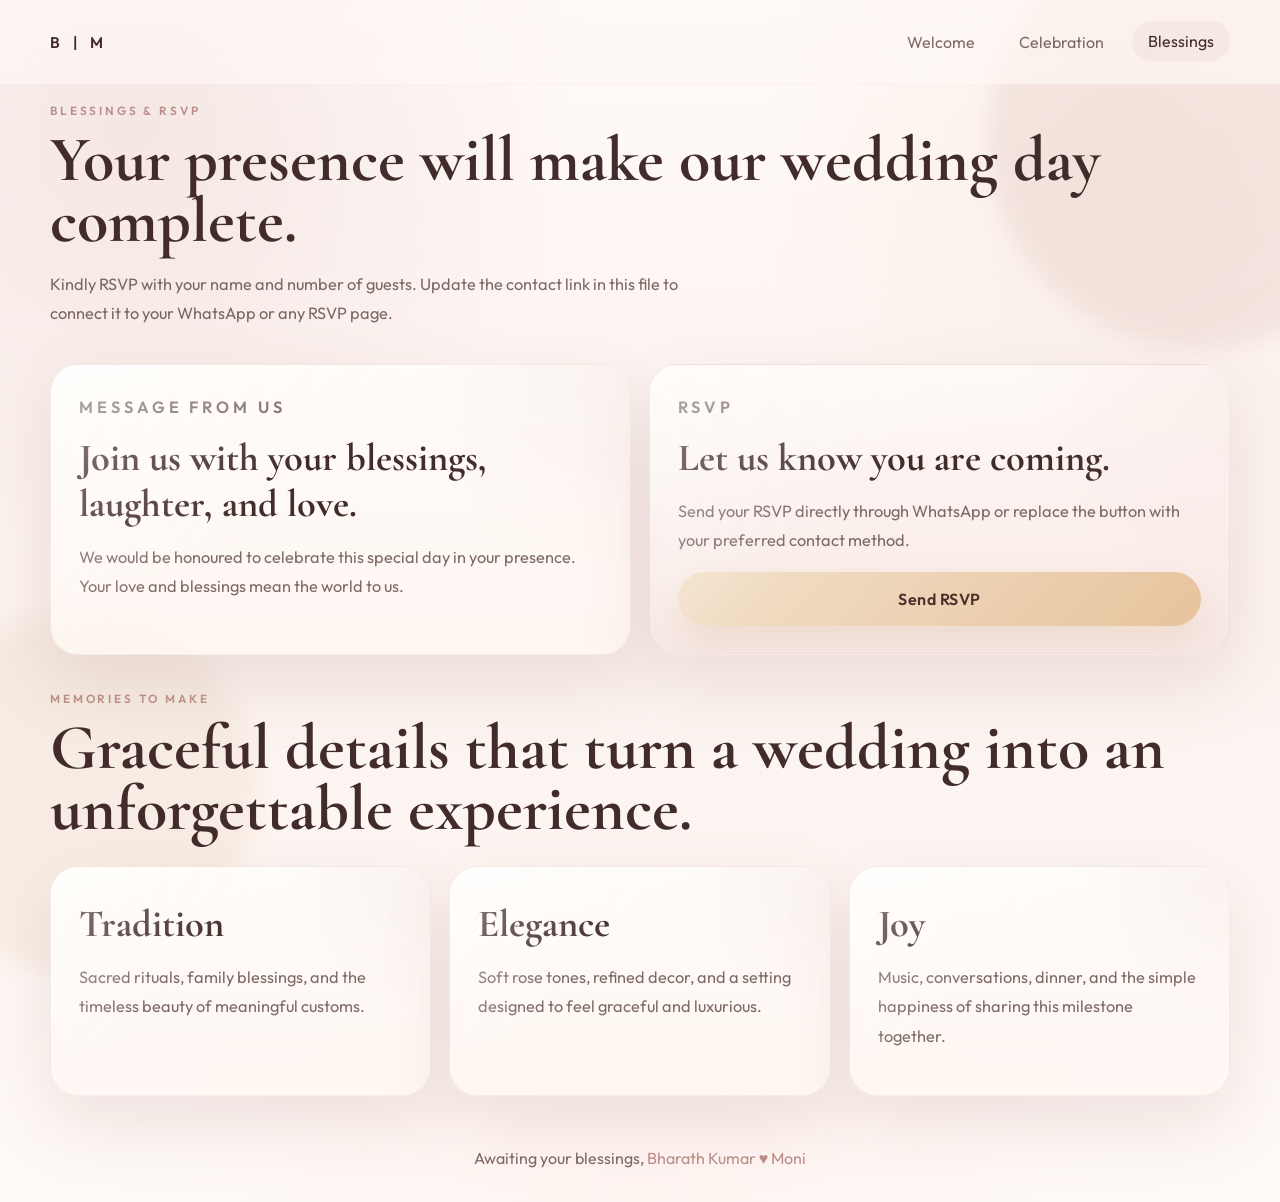
==== blessings.html @ c6fe6423 "commit all" ====
<!DOCTYPE html>
<html lang="en">
<head>
  <meta charset="UTF-8">
  <meta name="viewport" content="width=device-width, initial-scale=1.0">
  <meta name="description" content="Blessings and RSVP page for Bharath Kumar and Moni wedding invitation.">
  <title>Bharath Kumar & Moni | Blessings</title>
  <link rel="preconnect" href="https://fonts.googleapis.com">
  <link rel="preconnect" href="https://fonts.gstatic.com" crossorigin>
  <link href="https://fonts.googleapis.com/css2?family=Cormorant+Garamond:wght@500;600;700&family=Outfit:wght@300;400;500;600;700&display=swap" rel="stylesheet">
  <link rel="stylesheet" href="styles.css">
</head>
<body>
  <div class="page-shell">
    <div class="ambient ambient-rose"></div>
    <div class="ambient ambient-cream"></div>
    <div class="grain"></div>
    <div class="cursor-glow" id="cursorGlow" aria-hidden="true"></div>
    <div class="petal-field" id="petalField" aria-hidden="true"></div>

    <header class="site-header">
      <div class="container">
        <nav class="topbar">
          <a class="brand" href="index.html">B | M</a>
          <div class="nav-links">
            <a href="welcome.html">Welcome</a>
            <a href="celebration.html">Celebration</a>
            <a class="active" href="blessings.html">Blessings</a>
          </div>
        </nav>
      </div>
    </header>

    <main>
      <section class="container page-intro reveal">
        <p class="mini-label">Blessings & RSVP</p>
        <h1 class="page-title">Your presence will make our wedding day complete.</h1>
        <p class="page-copy" data-footer-message>
          Kindly RSVP with your name and number of guests. You can update this message and your contact link inside the site settings.
        </p>
      </section>

      <section class="container reveal">
        <div class="split-grid">
          <article class="premium-card detail-card">
            <p class="mini-label">Message From Us</p>
            <h3>Join us with your blessings, laughter, and love.</h3>
            <p data-closing-note>
              We would be honoured to celebrate this special day in your presence. Your love and blessings mean the world to us.
            </p>
          </article>

          <article class="premium-card detail-card accent-card">
            <p class="mini-label">RSVP</p>
            <h3>Let us know you are coming.</h3>
            <p>Send your RSVP directly through WhatsApp or replace the button with your preferred contact method.</p>
            <a class="button button-primary full-width" data-rsvp-link href="https://wa.me/919999999999" target="_blank" rel="noreferrer">Send RSVP</a>
          </article>
        </div>
      </section>

      <section class="container reveal">
        <div class="section-heading">
          <p class="mini-label">Memories To Make</p>
          <h2>Graceful details that turn a wedding into an unforgettable experience.</h2>
        </div>

        <div class="story-grid">
          <article class="premium-card story-card">
            <h3>Tradition</h3>
            <p>Sacred rituals, family blessings, and the timeless beauty of meaningful customs.</p>
          </article>
          <article class="premium-card story-card">
            <h3>Elegance</h3>
            <p>Soft rose tones, refined decor, and a setting designed to feel graceful and luxurious.</p>
          </article>
          <article class="premium-card story-card">
            <h3>Joy</h3>
            <p>Music, conversations, dinner, and the simple happiness of sharing this milestone together.</p>
          </article>
        </div>
      </section>
    </main>

    <footer class="footer">
      <p>Awaiting your blessings, <span data-couple-text>Bharath Kumar & Moni</span></p>
    </footer>
  </div>

  <script src="script.js"></script>
</body>
</html>
---- styles.css ----
:root {
  --bg: #fbf4ef;
  --bg-soft: #fff9f6;
  --surface: rgba(255, 252, 249, 0.9);
  --surface-soft: rgba(255, 247, 242, 0.8);
  --text: #503736;
  --heading: #422b2b;
  --muted: rgba(80, 55, 54, 0.74);
  --line: rgba(146, 104, 98, 0.16);
  --rose: #dfaca7;
  --rose-deep: #bc8e89;
  --champagne: #e7c9a5;
  --champagne-deep: #cda57b;
  --shadow: 0 28px 70px rgba(150, 108, 102, 0.16);
  --shadow-soft: 0 18px 42px rgba(171, 127, 121, 0.12);
  --radius-xl: 38px;
  --radius-lg: 28px;
  --radius-md: 22px;
  --container: min(1180px, calc(100% - 40px));
}

* {
  box-sizing: border-box;
}

html {
  scroll-behavior: smooth;
}

body {
  margin: 0;
  min-height: 100vh;
  font-family: "Outfit", sans-serif;
  color: var(--text);
  background:
    radial-gradient(circle at 10% 10%, rgba(214, 173, 169, 0.24), transparent 28%),
    radial-gradient(circle at 88% 14%, rgba(231, 201, 165, 0.18), transparent 24%),
    radial-gradient(circle at 50% 100%, rgba(255, 230, 225, 0.26), transparent 34%),
    linear-gradient(180deg, #fffaf8 0%, #fbf2ee 48%, #fffaf7 100%);
  overflow-x: hidden;
}

a {
  color: inherit;
  text-decoration: none;
}

.page-shell {
  position: relative;
  isolation: isolate;
}

.container {
  width: var(--container);
  margin: 0 auto;
}

.grain,
.ambient,
.cursor-glow,
.petal-field {
  pointer-events: none;
}

.grain {
  position: fixed;
  inset: 0;
  z-index: -4;
  opacity: 0.18;
  background-image:
    linear-gradient(rgba(255, 255, 255, 0.5) 1px, transparent 1px),
    linear-gradient(90deg, rgba(255, 255, 255, 0.5) 1px, transparent 1px);
  background-size: 96px 96px;
  mask-image: radial-gradient(circle at center, black 38%, transparent 92%);
}

.ambient {
  position: fixed;
  border-radius: 999px;
  filter: blur(10px);
  z-index: -3;
  opacity: 0.72;
  animation: floatAura 18s ease-in-out infinite alternate;
}

.ambient-rose {
  width: 420px;
  height: 420px;
  top: -8%;
  right: -10%;
  background: rgba(214, 173, 169, 0.28);
}

.ambient-cream {
  width: 360px;
  height: 360px;
  bottom: -8%;
  left: -8%;
  background: rgba(231, 201, 165, 0.24);
  animation-duration: 22s;
}

.cursor-glow {
  position: fixed;
  width: 240px;
  height: 240px;
  border-radius: 50%;
  transform: translate(-50%, -50%);
  background: radial-gradient(circle, rgba(231, 201, 165, 0.28) 0%, rgba(231, 201, 165, 0) 70%);
  opacity: 0;
  transition: opacity 0.3s ease;
  z-index: -2;
}

.petal-field {
  position: fixed;
  inset: 0;
  z-index: -2;
  overflow: hidden;
}

.petal {
  position: absolute;
  top: -12%;
  width: var(--size);
  height: calc(var(--size) * 1.4);
  border-radius: 50% 0 50% 50%;
  opacity: 0.28;
  transform: rotate(var(--rotate));
  background: linear-gradient(180deg, rgba(255, 239, 235, 0.96), rgba(214, 173, 169, 0.6));
  animation: petalFall var(--duration) linear infinite;
  animation-delay: var(--delay);
}

.site-header {
  position: sticky;
  top: 0;
  z-index: 20;
  backdrop-filter: blur(14px);
  background: rgba(255, 249, 246, 0.62);
  border-bottom: 1px solid rgba(188, 142, 137, 0.08);
}

.topbar {
  display: flex;
  align-items: center;
  justify-content: space-between;
  padding: 22px 0;
}

.brand {
  color: var(--heading);
  letter-spacing: 0.32em;
  text-transform: uppercase;
  font-size: 0.96rem;
  font-weight: 600;
}

.nav-links {
  display: flex;
  flex-wrap: wrap;
  gap: 12px;
}

.nav-links a {
  padding: 10px 16px;
  border-radius: 999px;
  color: var(--muted);
  transition: background 0.3s ease, color 0.3s ease, transform 0.3s ease;
}

.nav-links a:hover,
.nav-links a.active {
  background: rgba(214, 173, 169, 0.14);
  color: var(--heading);
  transform: translateY(-1px);
}

.hero-section,
.countdown-section,
.page-intro,
.footer,
main > .container {
  padding-top: 18px;
  padding-bottom: 18px;
}

.hero-grid,
.split-grid,
.venue-showcase,
.countdown-grid,
.event-grid,
.mood-grid,
.story-grid {
  display: grid;
  gap: 18px;
}

.hero-grid {
  grid-template-columns: 1.16fr 0.84fr;
  align-items: start;
}

.hero-grid-wide {
  min-height: auto;
}

.mini-label {
  margin: 0 0 12px;
  color: var(--rose-deep);
  letter-spacing: 0.24em;
  text-transform: uppercase;
  font-size: 0.74rem;
  font-weight: 600;
}

.script-line,
.opening-title,
.hero-title,
.page-title,
.section-heading h2,
.detail-card h3,
.venue-feature h2,
.dress-card h3,
.story-card h3,
.card-date,
.event-card h3 {
  font-family: "Cormorant Garamond", serif;
}

.script-line {
  margin: 0;
  color: var(--champagne-deep);
  font-size: clamp(2.4rem, 5vw, 4.6rem);
  line-height: 1;
}

.opening-title,
.hero-title {
  margin: 10px 0 0;
  color: var(--heading);
  font-size: clamp(2.8rem, 5.8vw, 5.2rem);
  line-height: 0.95;
  letter-spacing: -0.03em;
  display: inline-grid;
  justify-items: center;
  text-align: center;
}

.name-line {
  display: block;
  color: var(--heading);
  font-size: 1em;
}

.heart-line {
  display: block;
}

.heart-line {
  color: var(--champagne-deep);
  font-size: 0.52em;
  line-height: 0.8;
  margin: 0.14em 0 0.1em;
  justify-self: center;
}

.opening-copy,
.hero-copy-text,
.page-copy,
.detail-card p,
.dress-card p,
.story-card p,
.venue-feature p,
.event-card p {
  color: var(--muted);
  line-height: 1.8;
  font-size: 1.02rem;
}

.opening-copy {
  max-width: 650px;
  margin: 18px auto 0;
}

.hero-copy-text,
.page-copy {
  max-width: 660px;
  margin: 18px 0 0;
}

.hero-meta,
.opening-meta,
.hero-actions {
  display: flex;
  flex-wrap: wrap;
  gap: 14px;
}

.hero-meta,
.opening-meta {
  margin-top: 24px;
}

.hero-actions {
  margin-top: 28px;
}

.meta-chip {
  padding: 12px 18px;
  border-radius: 999px;
  background: rgba(255, 251, 247, 0.76);
  border: 1px solid rgba(188, 142, 137, 0.16);
  box-shadow: inset 0 1px 0 rgba(255, 255, 255, 0.56);
}

.button {
  display: inline-flex;
  align-items: center;
  justify-content: center;
  min-height: 54px;
  padding: 0 24px;
  border: 0;
  border-radius: 999px;
  font-weight: 600;
  letter-spacing: 0.03em;
  transition: transform 0.3s ease, box-shadow 0.3s ease;
}

.button:hover {
  transform: translateY(-2px);
}

.button-primary {
  color: #4c2f2a;
  background: linear-gradient(135deg, #f2e1cb 0%, #e7c39c 100%);
  box-shadow: 0 16px 34px rgba(205, 165, 123, 0.22);
}

.button-secondary {
  color: var(--heading);
  background: rgba(255, 251, 247, 0.76);
  border: 1px solid rgba(188, 142, 137, 0.18);
  box-shadow: var(--shadow-soft);
}

.full-width {
  width: 100%;
}

.premium-card {
  position: relative;
  border-radius: var(--radius-lg);
  background: linear-gradient(180deg, rgba(255, 252, 249, 0.94), rgba(255, 247, 242, 0.82));
  border: 1px solid rgba(188, 142, 137, 0.14);
  box-shadow: var(--shadow);
  overflow: hidden;
}

.premium-card::before {
  content: "";
  position: absolute;
  inset: 0;
  background:
    linear-gradient(135deg, rgba(255, 255, 255, 0.45), transparent 40%),
    radial-gradient(circle at top right, rgba(214, 173, 169, 0.12), transparent 34%);
  pointer-events: none;
}

.summary-card,
.detail-card,
.venue-feature,
.dress-card,
.story-card,
.event-card {
  padding: 28px;
}

.summary-card {
  transform-style: preserve-3d;
}

.card-date {
  margin: 8px 0 4px;
  color: var(--heading);
  font-size: clamp(2.2rem, 4vw, 3.6rem);
}

.card-place {
  margin: 0;
  color: var(--rose-deep);
  font-weight: 500;
}

.line-divider {
  height: 1px;
  margin: 22px 0;
  background: linear-gradient(90deg, transparent, rgba(188, 142, 137, 0.3), transparent);
}

.summary-list {
  list-style: none;
  padding: 0;
  margin: 0;
  display: grid;
  gap: 14px;
}

.summary-list li {
  display: flex;
  justify-content: space-between;
  gap: 16px;
  color: var(--muted);
}

.summary-list strong {
  color: var(--heading);
}

.section-heading {
  margin-bottom: 26px;
}

.section-heading h2,
.page-title {
  margin: 0;
  color: var(--heading);
  font-size: clamp(2.4rem, 5vw, 4.6rem);
  line-height: 0.95;
}

.countdown-grid {
  grid-template-columns: repeat(4, minmax(0, 1fr));
}

.count-card {
  text-align: center;
}

.count-value {
  display: block;
  color: var(--heading);
  font-family: "Cormorant Garamond", serif;
  font-size: clamp(2.6rem, 5vw, 4.2rem);
}

.count-label {
  display: block;
  margin-top: 8px;
  color: var(--rose-deep);
  font-size: 0.78rem;
  letter-spacing: 0.22em;
  text-transform: uppercase;
}

.split-grid,
.venue-showcase {
  grid-template-columns: 1fr 1fr;
}

.detail-card h3,
.dress-card h3,
.story-card h3,
.venue-feature h2 {
  margin: 6px 0 12px;
  color: var(--heading);
  font-size: clamp(1.8rem, 3vw, 2.8rem);
}

.text-link {
  display: inline-flex;
  margin-top: 18px;
  color: var(--rose-deep);
  font-weight: 600;
}

.accent-card {
  background: linear-gradient(180deg, rgba(255, 250, 247, 0.96), rgba(245, 229, 225, 0.82));
}

.event-grid {
  grid-template-columns: repeat(3, minmax(0, 1fr));
}

.event-card::after {
  content: "";
  position: absolute;
  inset: 0 auto auto 0;
  width: 100%;
  height: 4px;
  background: linear-gradient(90deg, var(--champagne-deep), transparent 84%);
}

.event-time {
  color: var(--rose-deep);
  font-size: 0.8rem;
  letter-spacing: 0.22em;
  text-transform: uppercase;
}

.event-card h3 {
  margin: 12px 0 10px;
  color: var(--heading);
  font-size: 2rem;
}

.mood-grid {
  grid-template-columns: 1.08fr 0.92fr 0.92fr;
  grid-template-rows: repeat(2, minmax(220px, 1fr));
}

.mood-card {
  display: flex;
  align-items: flex-end;
  min-height: 220px;
  padding: 24px;
}

.mood-card::after {
  content: "";
  position: absolute;
  inset: 0;
  background:
    linear-gradient(180deg, rgba(255, 255, 255, 0.04), rgba(80, 55, 54, 0.14)),
    radial-gradient(circle at top left, rgba(214, 173, 169, 0.24), transparent 34%),
    radial-gradient(circle at bottom right, rgba(231, 201, 165, 0.26), transparent 30%);
  pointer-events: none;
}

.mood-card span {
  position: relative;
  z-index: 1;
  color: var(--heading);
  font-family: "Cormorant Garamond", serif;
  font-size: clamp(1.5rem, 2.6vw, 2.4rem);
  max-width: 11ch;
}

.mood-tall {
  grid-row: 1 / span 2;
}

.mood-wide {
  grid-column: 2 / span 2;
}

.story-grid {
  grid-template-columns: repeat(3, minmax(0, 1fr));
}

.footer {
  text-align: center;
  color: var(--muted);
}

.footer span {
  color: var(--rose-deep);
}

.opening-stage {
  min-height: 100vh;
  position: relative;
  display: grid;
  place-items: center;
  padding: 24px;
  overflow: hidden;
}

.opening-stage::before {
  content: "";
  position: absolute;
  inset: 0;
  background:
    radial-gradient(circle at top center, rgba(255, 255, 255, 0.54), transparent 28%),
    linear-gradient(180deg, rgba(255, 248, 244, 0.9), rgba(252, 240, 235, 0.84));
  z-index: -1;
}

.spotlight {
  position: absolute;
  top: 0;
  left: 50%;
  width: 180px;
  height: 100%;
  transform: translateX(-50%);
  background: linear-gradient(180deg, rgba(231, 201, 165, 0.54), rgba(231, 201, 165, 0.06));
  filter: blur(16px);
}

.curtain {
  position: absolute;
  top: 0;
  bottom: 0;
  width: 50%;
  background:
    linear-gradient(90deg, rgba(183, 134, 128, 0.96), rgba(214, 173, 169, 0.86)),
    repeating-linear-gradient(90deg, rgba(255, 255, 255, 0.08) 0, rgba(255, 255, 255, 0.08) 28px, rgba(255, 255, 255, 0.02) 28px, rgba(255, 255, 255, 0.02) 56px);
  box-shadow: inset -20px 0 40px rgba(91, 54, 52, 0.14);
}

.curtain-left {
  left: 0;
  border-top-right-radius: 36px;
  border-bottom-right-radius: 36px;
  animation: curtainLeft 1.8s ease forwards;
}

.curtain-right {
  right: 0;
  border-top-left-radius: 36px;
  border-bottom-left-radius: 36px;
  animation: curtainRight 1.8s ease forwards;
}

.opening-card {
  position: relative;
  width: min(760px, 100%);
  text-align: center;
  padding: clamp(28px, 5vw, 54px);
  border-radius: var(--radius-xl);
  background: linear-gradient(180deg, rgba(255, 248, 244, 0.9), rgba(255, 244, 238, 0.7));
  border: 1px solid rgba(255, 255, 255, 0.42);
  box-shadow: 0 34px 90px rgba(143, 99, 94, 0.26);
  backdrop-filter: blur(16px);
}

.opening-card::after {
  content: "";
  position: absolute;
  inset: 14px;
  border-radius: 26px;
  border: 1px solid rgba(188, 142, 137, 0.18);
  pointer-events: none;
}

.opening-button {
  min-width: 220px;
  margin-top: 28px;
}

.tap-note {
  margin: 14px 0 0;
  color: rgba(80, 55, 54, 0.58);
  font-size: 0.92rem;
}

.reveal {
  opacity: 0;
  transform: translateY(32px);
  transition: opacity 0.9s ease, transform 0.9s ease;
}

.reveal-immediate {
  animation: floatIn 0.9s ease 0.2s forwards;
}

.reveal.is-visible {
  opacity: 1;
  transform: translateY(0);
}

@keyframes curtainLeft {
  from { transform: translateX(0); }
  to { transform: translateX(-24%); }
}

@keyframes curtainRight {
  from { transform: translateX(0); }
  to { transform: translateX(24%); }
}

@keyframes floatAura {
  from { transform: translate3d(0, 0, 0) scale(1); }
  to { transform: translate3d(18px, 26px, 0) scale(1.1); }
}

@keyframes petalFall {
  0% { transform: translate3d(0, 0, 0) rotate(var(--rotate)); }
  50% { transform: translate3d(22px, 55vh, 0) rotate(calc(var(--rotate) + 70deg)); }
  100% { transform: translate3d(-16px, 110vh, 0) rotate(calc(var(--rotate) + 140deg)); }
}

@keyframes floatIn {
  from { opacity: 0; transform: translateY(28px); }
  to { opacity: 1; transform: translateY(0); }
}

@media (max-width: 980px) {
  .hero-grid,
  .split-grid,
  .venue-showcase,
  .event-grid,
  .story-grid,
  .countdown-grid,
  .mood-grid {
    grid-template-columns: 1fr 1fr;
  }

  .mood-tall,
  .mood-wide {
    grid-column: auto;
    grid-row: auto;
  }
}

@media (max-width: 720px) {
  .container {
    width: min(100% - 28px, 1180px);
  }

  .site-header {
    position: static;
  }

  .topbar {
    padding: 16px 0;
    gap: 16px;
    flex-direction: column;
  }

  .nav-links {
    justify-content: center;
  }

  .hero-section,
  .countdown-section,
  .page-intro,
  .footer,
  main > .container {
    padding-top: 14px;
  }

  .hero-grid,
  .split-grid,
  .venue-showcase,
  .event-grid,
  .story-grid,
  .countdown-grid,
  .mood-grid {
    grid-template-columns: 1fr;
  }

  .summary-card,
  .detail-card,
  .venue-feature,
  .dress-card,
  .story-card,
  .event-card,
  .opening-card {
    padding: 24px;
  }

  .button,
  .meta-chip {
    width: 100%;
  }

  .hero-actions {
    width: 100%;
  }
}

@media (prefers-reduced-motion: reduce) {
  html {
    scroll-behavior: auto;
  }

  .ambient,
  .petal,
  .curtain,
  .reveal,
  .reveal-immediate,
  .button,
  .cursor-glow {
    animation: none !important;
    transition: none !important;
  }

  .reveal,
  .reveal-immediate {
    opacity: 1;
    transform: none;
  }

  .curtain-left,
  .curtain-right {
    transform: translateX(0);
  }
}
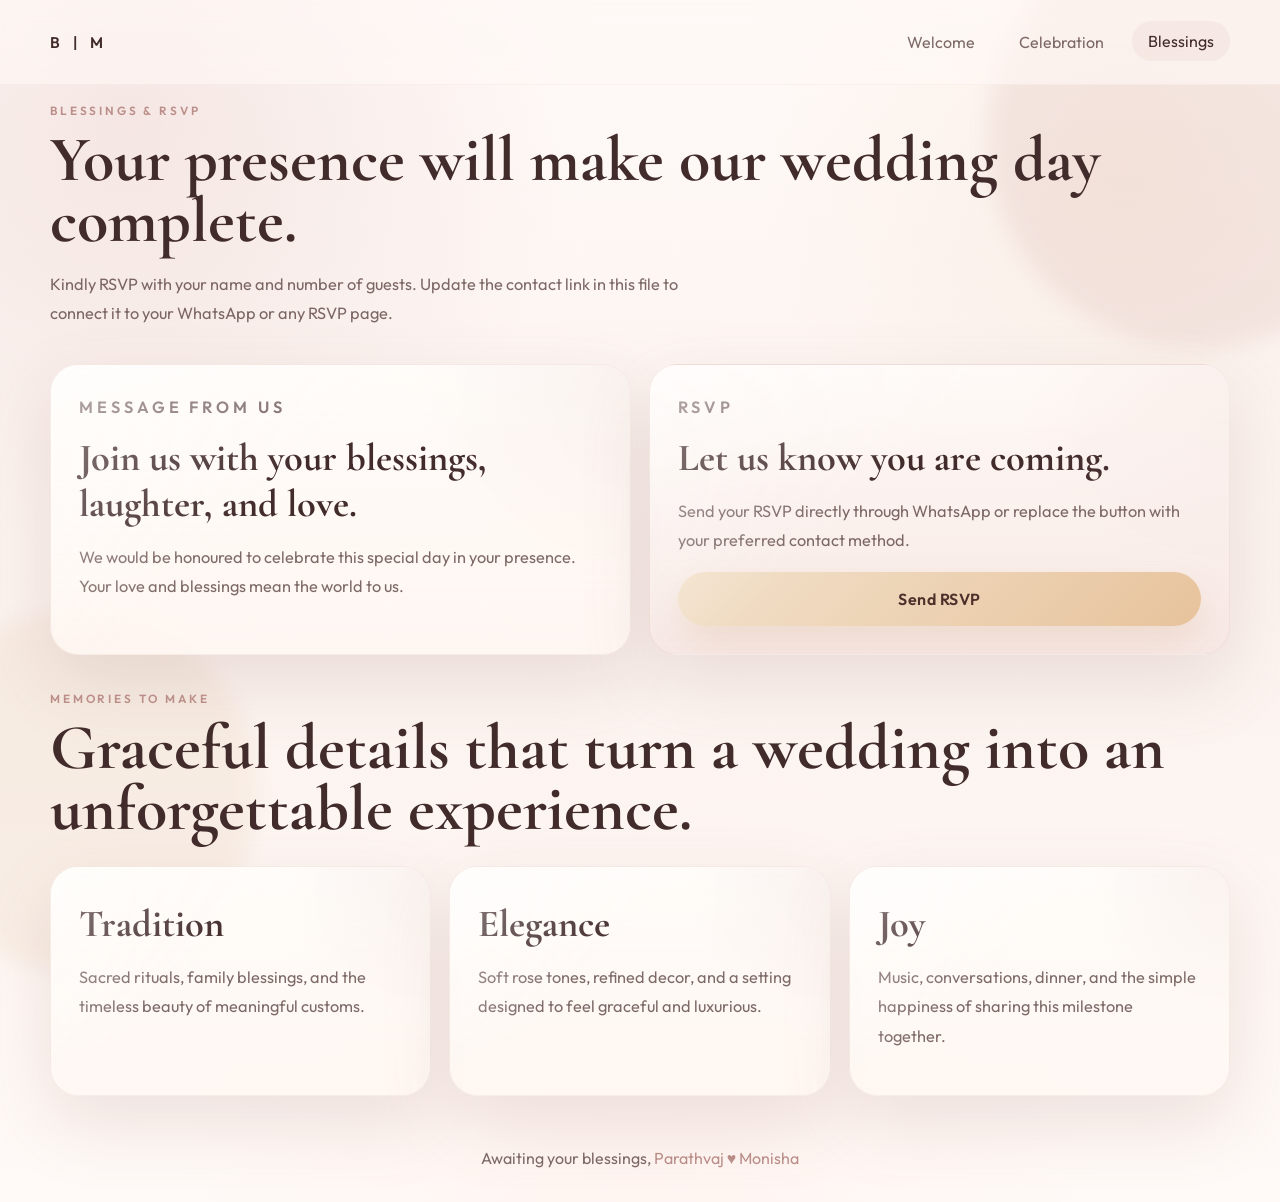
==== commit f314d707: "commit" ====
--- a/blessings.html
+++ b/blessings.html
@@ -3,8 +3,8 @@
 <head>
   <meta charset="UTF-8">
   <meta name="viewport" content="width=device-width, initial-scale=1.0">
-  <meta name="description" content="Blessings and RSVP page for Bharath Kumar and Moni wedding invitation.">
-  <title>Bharath Kumar & Moni | Blessings</title>
+  <meta name="description" content="Blessings and RSVP page for Parathvaj and Moni wedding invitation.">
+  <title>Parathvaj & Moni | Blessings</title>
   <link rel="preconnect" href="https://fonts.googleapis.com">
   <link rel="preconnect" href="https://fonts.gstatic.com" crossorigin>
   <link href="https://fonts.googleapis.com/css2?family=Cormorant+Garamond:wght@500;600;700&family=Outfit:wght@300;400;500;600;700&display=swap" rel="stylesheet">
@@ -83,7 +83,7 @@
     </main>
 
     <footer class="footer">
-      <p>Awaiting your blessings, <span data-couple-text>Bharath Kumar & Moni</span></p>
+      <p>Awaiting your blessings, <span data-couple-text>Parathvaj & Moni</span></p>
     </footer>
   </div>
 
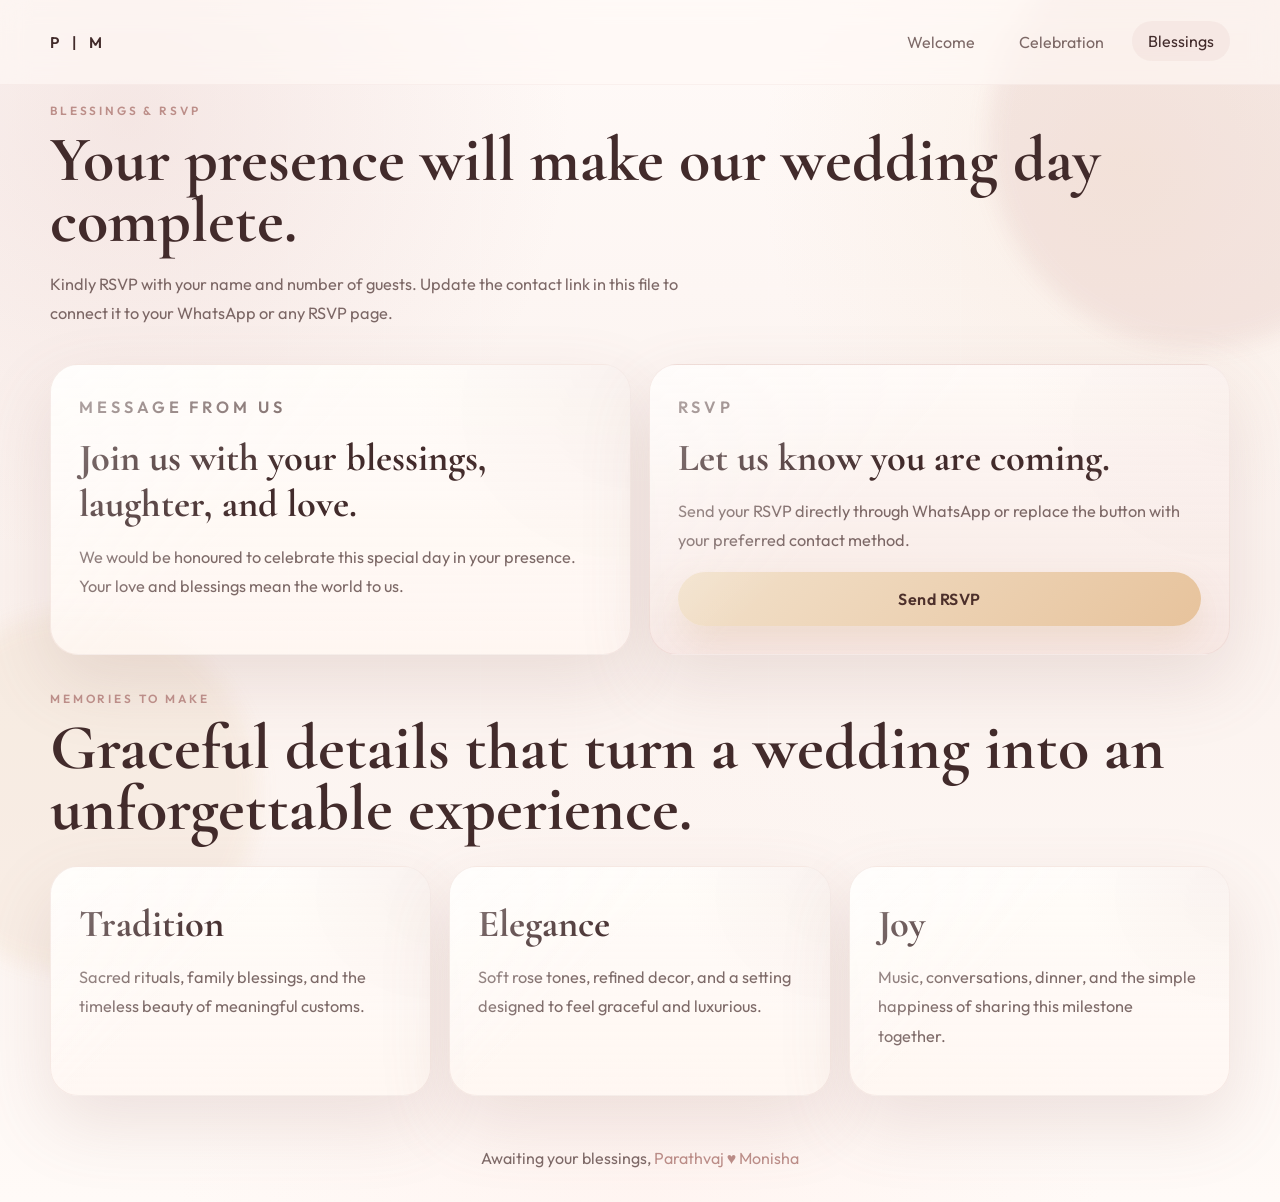
==== commit 60e2bcc5: "commit" ====
--- a/blessings.html
+++ b/blessings.html
@@ -21,7 +21,7 @@
     <header class="site-header">
       <div class="container">
         <nav class="topbar">
-          <a class="brand" href="index.html">B | M</a>
+          <a class="brand" href="index.html">P | M</a>
           <div class="nav-links">
             <a href="welcome.html">Welcome</a>
             <a href="celebration.html">Celebration</a>
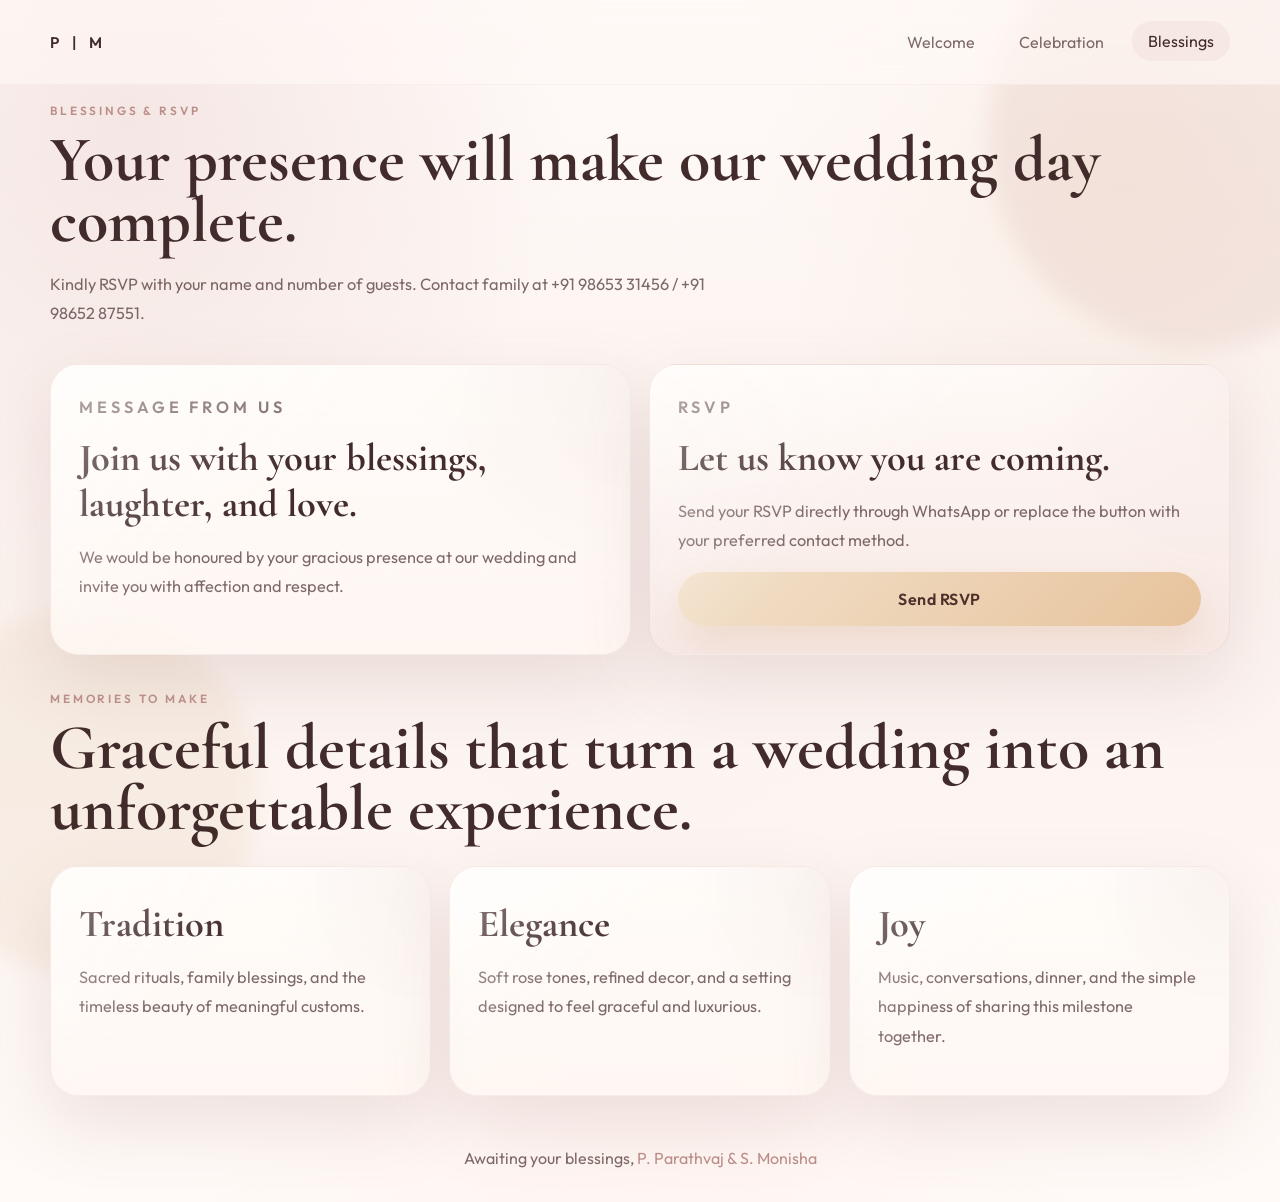
==== commit a6cf293d: "commit all" ====
--- a/blessings.html
+++ b/blessings.html
@@ -3,8 +3,8 @@
 <head>
   <meta charset="UTF-8">
   <meta name="viewport" content="width=device-width, initial-scale=1.0">
-  <meta name="description" content="Blessings and RSVP page for Parathvaj and Moni wedding invitation.">
-  <title>Parathvaj & Moni | Blessings</title>
+  <meta name="description" content="Blessings and RSVP page for P. Parathvaj and S. Monisha wedding invitation.">
+  <title>P. Parathvaj & S. Monisha | Blessings</title>
   <link rel="preconnect" href="https://fonts.googleapis.com">
   <link rel="preconnect" href="https://fonts.gstatic.com" crossorigin>
   <link href="https://fonts.googleapis.com/css2?family=Cormorant+Garamond:wght@500;600;700&family=Outfit:wght@300;400;500;600;700&display=swap" rel="stylesheet">
@@ -54,7 +54,7 @@
             <p class="mini-label">RSVP</p>
             <h3>Let us know you are coming.</h3>
             <p>Send your RSVP directly through WhatsApp or replace the button with your preferred contact method.</p>
-            <a class="button button-primary full-width" data-rsvp-link href="https://wa.me/919999999999" target="_blank" rel="noreferrer">Send RSVP</a>
+            <a class="button button-primary full-width" data-rsvp-link href="https://wa.me/919865331456" target="_blank" rel="noreferrer">Send RSVP</a>
           </article>
         </div>
       </section>
@@ -83,7 +83,7 @@
     </main>
 
     <footer class="footer">
-      <p>Awaiting your blessings, <span data-couple-text>Parathvaj & Moni</span></p>
+      <p>Awaiting your blessings, <span data-couple-text>P. Parathvaj & S. Monisha</span></p>
     </footer>
   </div>
 
